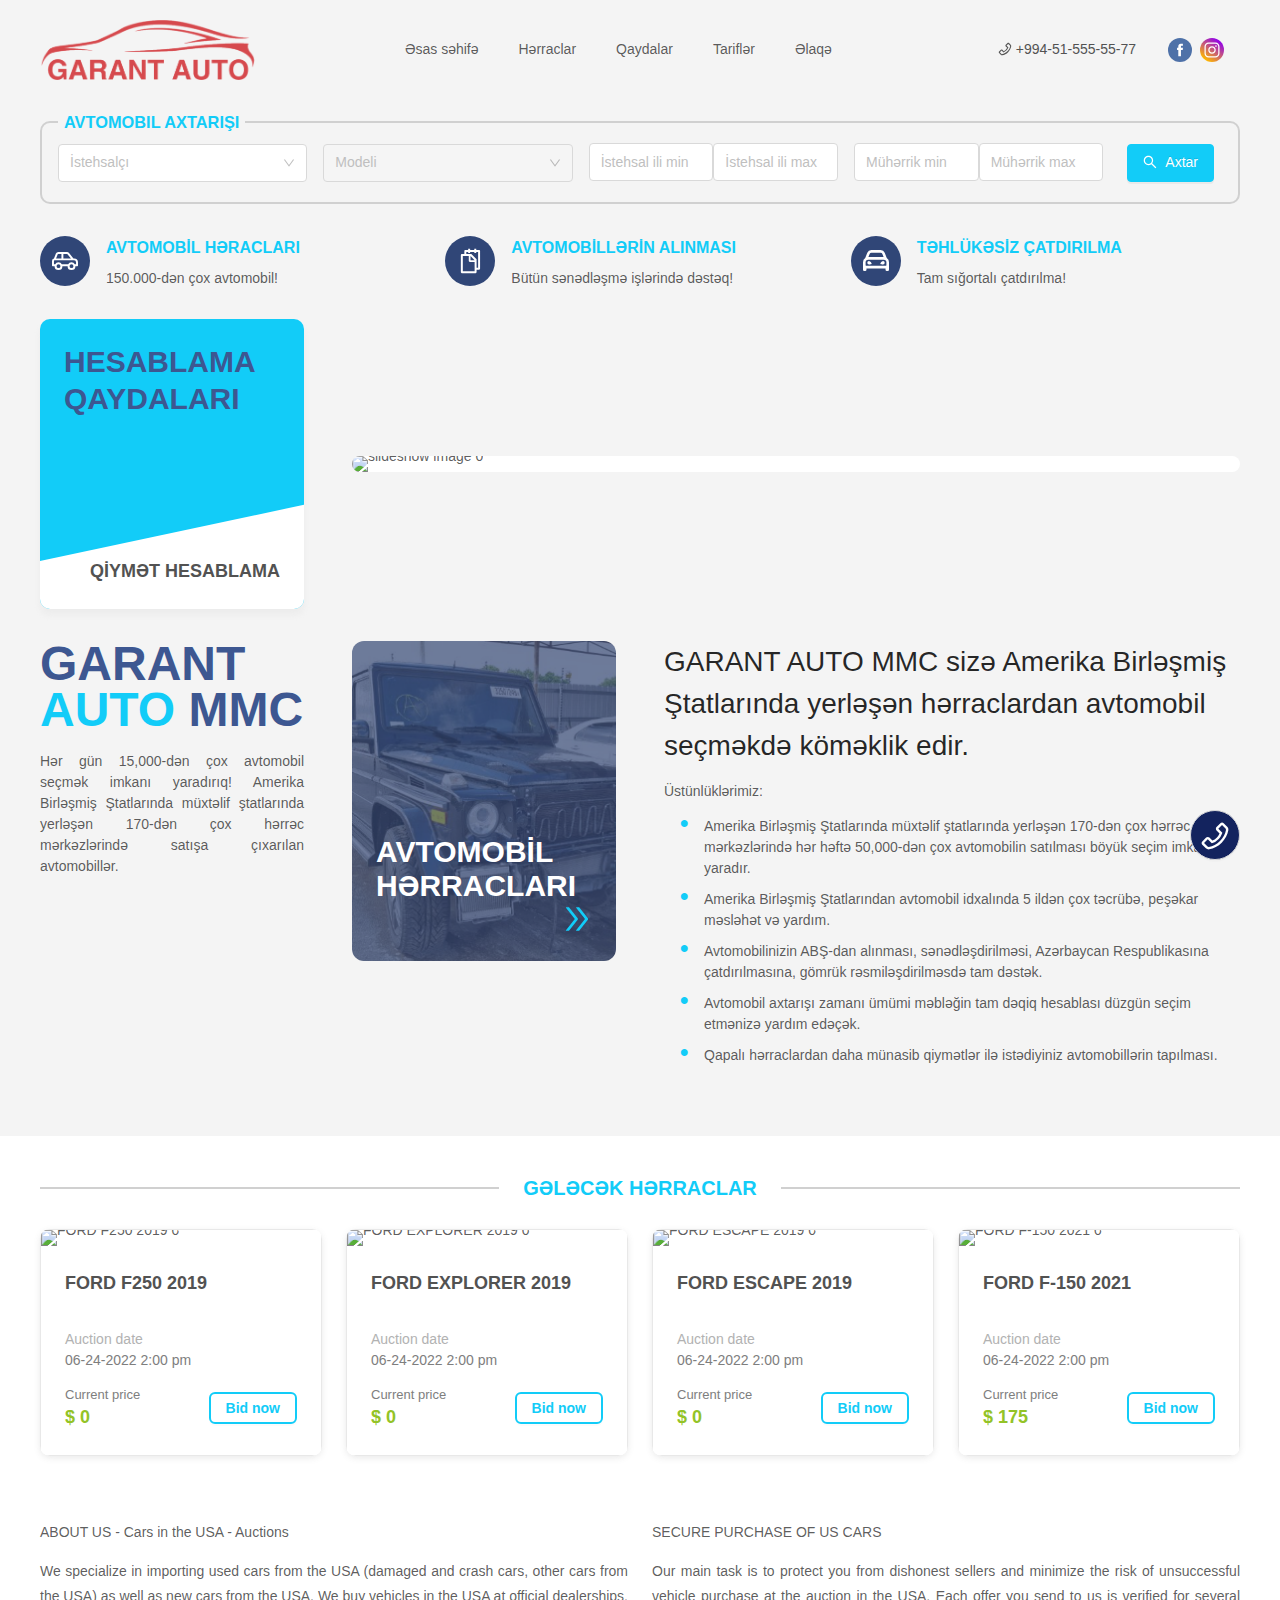
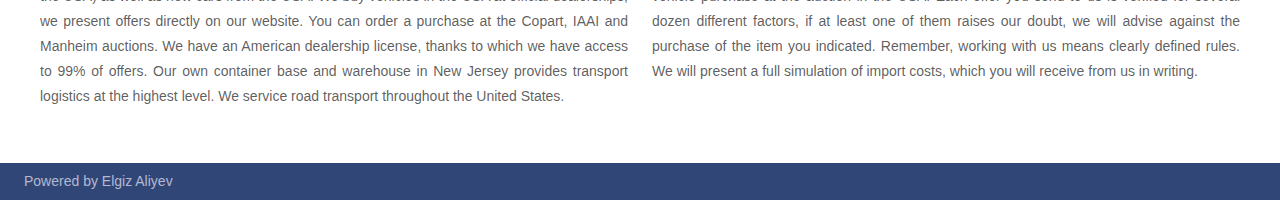
==== index.html @ 6060d651 "first" ====
<!DOCTYPE html>
<html lang="en">

<head>
    <script async="" src="https://connect.facebook.net/en_US/fbevents.js"></script>
    <script async="" src="https://mc.yandex.ru/metrika/tag.js"></script>
    <script type="text/javascript" async="" src="https://www.google-analytics.com/analytics.js"></script>
    <script type="text/javascript" async="" src="https://www.googleadservices.com/pagead/conversion_async.js"></script>
    <script type="text/javascript" async=""
        src="https://www.googletagmanager.com/gtag/js?id=G-5H1HZ3JRLL&amp;l=dataLayer&amp;cx=c"></script>
    <script async="" src="https://www.googletagmanager.com/gtm.js?id=GTM-P6H3M6L"></script>
    <meta charset="utf-8">
    <link rel="stylesheet" type="text/css" href="/Assets/Styles/styles.css">
    <link rel="stylesheet" type="text/css" href="/Assets/Styles/styles.1db572e3.chunk.css">
    <meta name="viewport" content="width=device-width, initial-scale=1">
    <title>ABŞ Hərraclarından avtomobillər | GARANT AUTO</title>
    <meta property="og:type" content="website">
    <meta property="og:title" content="ABŞ Hərraclarından avtomobillər | GARANT AUTO">
    <meta name="description"
        content="The latest website dedicated to vehicles in the USA. Daily updated content and inventory, the ability to search cars in the USA. Just find car you are interested and let us deliver it to you.">
    <meta property="og:description"
        content="The latest website dedicated to vehicles in the USA. Daily updated content and inventory, the ability to search cars in the USA. Just find car you are interested and let us deliver it to you.">
    <meta name="next-head-count" content="19">
    
</head>

<body>
    <div id="__next">
        <section class="layout ant-layout">
            <div class="header_21Hlp">
                
                <nav class="menu_1Qf6p">
                    <div class="menuLogo_256Dy"><a href="/en/"><img class="logo_372Rs" src="/Assets/Icons/logo.png"
                                alt="logo"></a></div><button type="button"
                        class="ant-btn menuMobileButton_3rCdm ant-btn-primary"><i aria-label="icon: align-right"
                            class="anticon anticon-align-right"><svg viewBox="64 64 896 896" focusable="false" class=""
                                data-icon="align-right" width="1em" height="1em" fill="currentColor" aria-hidden="true">
                                <path
                                    d="M904 158H408c-4.4 0-8 3.6-8 8v56c0 4.4 3.6 8 8 8h496c4.4 0 8-3.6 8-8v-56c0-4.4-3.6-8-8-8zm0 424H408c-4.4 0-8 3.6-8 8v56c0 4.4 3.6 8 8 8h496c4.4 0 8-3.6 8-8v-56c0-4.4-3.6-8-8-8zm0 212H120c-4.4 0-8 3.6-8 8v56c0 4.4 3.6 8 8 8h784c4.4 0 8-3.6 8-8v-56c0-4.4-3.6-8-8-8zm0-424H120c-4.4 0-8 3.6-8 8v56c0 4.4 3.6 8 8 8h784c4.4 0 8-3.6 8-8v-56c0-4.4-3.6-8-8-8z">
                                </path>
                            </svg></i></button>
                           
                    <div class="menuContainer_1UwdX">
                        <ul class="ant-menu menu_2MQcD ant-menu-light ant-menu-root ant-menu-horizontal" role="menu">
                            
                            <li class="ant-menu-submenu ant-menu-submenu-horizontal ant-menu-overflowed-submenu"
                                role="menuitem" style="display: none;">
                                <div class="ant-menu-submenu-title" aria-expanded="false" aria-haspopup="true">
                                    <span>···</span><i class="ant-menu-submenu-arrow"></i>
                                </div>
                            </li>
                            <li class="ant-menu-item" role="menuitem"><a href="/en/auctions">Əsas səhifə</a></li>
                            <li class="ant-menu-submenu ant-menu-submenu-horizontal ant-menu-overflowed-submenu"
                                role="menuitem" style="display: none;">
                                <div class="ant-menu-submenu-title" aria-expanded="false" aria-haspopup="true">
                                    <span>···</span><i class="ant-menu-submenu-arrow"></i>
                                </div>
                            </li>
                            <li class="ant-menu-item" role="menuitem"><a href="/en/historical-auctions">Hərraclar</a></li>
                            <li class="ant-menu-submenu ant-menu-submenu-horizontal ant-menu-overflowed-submenu"
                                role="menuitem" style="display: none;">
                                <div class="ant-menu-submenu-title" aria-expanded="false" aria-haspopup="true">
                                    <span>···</span><i class="ant-menu-submenu-arrow"></i>
                                </div>
                            </li>
                            <li class="ant-menu-item" role="menuitem"><a href="/en/p/informations/">Qaydalar</a>
                            </li>
                            <li class="ant-menu-submenu ant-menu-submenu-horizontal ant-menu-overflowed-submenu"
                                role="menuitem" style="display: none;">
                                <div class="ant-menu-submenu-title" aria-expanded="false" aria-haspopup="true">
                                    <span>···</span><i class="ant-menu-submenu-arrow"></i>
                                </div>
                            </li>
                            <li class="ant-menu-item" role="menuitem"><a href="/en/calculator">Tariflər</a></li>
                            <li class="ant-menu-submenu ant-menu-submenu-horizontal ant-menu-overflowed-submenu"
                                role="menuitem" style="display: none;">
                                <div class="ant-menu-submenu-title" aria-expanded="false" aria-haspopup="true">
                                    <span>···</span><i class="ant-menu-submenu-arrow"></i>
                                </div>
                            </li>
                            <li class="ant-menu-item" role="menuitem"><a
                                    href="https://usa-auto-online.com/en/p/contact/">Əlaqə</a></li>
                                    
                            <li class="ant-menu-submenu ant-menu-submenu-horizontal ant-menu-overflowed-submenu"
                                role="menuitem" style="visibility: hidden; position: absolute; display: none;">
                                <div class="ant-menu-submenu-title" aria-expanded="false" aria-haspopup="true">
                                    <span>···</span><i class="ant-menu-submenu-arrow"></i>
                                </div>
                            </li>
                        </ul>
                    </div>
                    <div class="topBarContent_OdVmH">
                        <span><i aria-label="icon: phone"
                                class="anticon anticon-phone icon_2jf32">
                                <svg viewBox="64 64 896 896"
                                    focusable="false" class="" data-icon="phone" width="1em" height="1em"
                                    fill="currentColor" aria-hidden="true">
                                    <path
                                        d="M877.1 238.7L770.6 132.3c-13-13-30.4-20.3-48.8-20.3s-35.8 7.2-48.8 20.3L558.3 246.8c-13 13-20.3 30.5-20.3 48.9 0 18.5 7.2 35.8 20.3 48.9l89.6 89.7a405.46 405.46 0 0 1-86.4 127.3c-36.7 36.9-79.6 66-127.2 86.6l-89.6-89.7c-13-13-30.4-20.3-48.8-20.3a68.2 68.2 0 0 0-48.8 20.3L132.3 673c-13 13-20.3 30.5-20.3 48.9 0 18.5 7.2 35.8 20.3 48.9l106.4 106.4c22.2 22.2 52.8 34.9 84.2 34.9 6.5 0 12.8-.5 19.2-1.6 132.4-21.8 263.8-92.3 369.9-198.3C818 606 888.4 474.6 910.4 342.1c6.3-37.6-6.3-76.3-33.3-103.4zm-37.6 91.5c-19.5 117.9-82.9 235.5-178.4 331s-213 158.9-330.9 178.4c-14.8 2.5-30-2.5-40.8-13.2L184.9 721.9 295.7 611l119.8 120 .9.9 21.6-8a481.29 481.29 0 0 0 285.7-285.8l8-21.6-120.8-120.7 110.8-110.9 104.5 104.5c10.8 10.8 15.8 26 13.3 40.8z">
                                    </path>
                                </svg></i><a href="tel:+994-51-555-55-77">+994-51-555-55-77</a></span><span><a
                                class="socialLink_v1m4R" href="https://www.facebook.com/garantauto.az"
                                target="_blank"><img alt="facebook" src="/Assets/Icons/fb.svg"
                                    class="social_37yR5"></a><a class="socialLink_v1m4R"
                                href="https://www.instagram.com/garantauto.az/" target="_blank"><img alt="instagram"
                                    src="/Assets/Icons/ig.svg" class="social_37yR5"></a></span>
                                </div>
                </nav>
            </div>
            <!-- axtarish bloku -->
            <div class="search_1Op3r">
                <main class="content_3D3fX content_2_CbX ant-layout-content">
                    <div class="filter_2xB80">
                        <h3 class="filterHeading_3JGRD"> Avtomobil  axtarışı</h3>
                        <form class="ant-form ant-form-horizontal form_wfrUU">
                            <div class="ant-row row_3KFdN" style="margin-left: -8px; margin-right: -8px;">
                                <div class="ant-col col_37YRb ant-col-xs-24 ant-col-sm-12 ant-col-md-6"
                                    style="padding-left: 8px; padding-right: 8px;">
                                    <div class="ant-row ant-form-item">
                                        <div class="ant-col ant-form-item-control-wrapper">
                                            <div class="ant-form-item-control"><span class="ant-form-item-children">
                                                    <div
                                                        class="select_1n74j ant-select ant-select-enabled ant-select-allow-clear">
                                                        <div class="ant-select-selection
                ant-select-selection--single" role="combobox" aria-autocomplete="list" aria-haspopup="true"
                                                            aria-controls="597c4efe-94d4-4fe0-ad54-d1c9cf8e58ca"
                                                            aria-expanded="false" tabindex="0">
                                                            <div class="ant-select-selection__rendered">
                                                                <div unselectable="on"
                                                                    class="ant-select-selection__placeholder"
                                                                    style="display: block; user-select: none;">İstehsalçı
                                                                </div>
                                                                <div class="ant-select-search ant-select-search--inline"
                                                                    style="display: none;">
                                                                    <div class="ant-select-search__field__wrap"><input
                                                                            autocomplete="off"
                                                                            class="ant-select-search__field"
                                                                            value=""><span
                                                                            class="ant-select-search__field__mirror">&nbsp;</span>
                                                                    </div>
                                                                </div>
                                                            </div><span class="ant-select-arrow" unselectable="on"
                                                                style="user-select: none;"><i aria-label="icon: down"
                                                                    class="anticon anticon-down ant-select-arrow-icon"><svg
                                                                        viewBox="64 64 896 896" focusable="false"
                                                                        class="" data-icon="down" width="1em"
                                                                        height="1em" fill="currentColor"
                                                                        aria-hidden="true">
                                                                        <path
                                                                            d="M884 256h-75c-5.1 0-9.9 2.5-12.9 6.6L512 654.2 227.9 262.6c-3-4.1-7.8-6.6-12.9-6.6h-75c-6.5 0-10.3 7.4-6.5 12.7l352.6 486.1c12.8 17.6 39 17.6 51.7 0l352.6-486.1c3.9-5.3.1-12.7-6.4-12.7z">
                                                                        </path>
                                                                    </svg></i></span>
                                                        </div>
                                                    </div>
                                                </span></div>
                                        </div>
                                    </div>
                                </div>
                                <div class="ant-col col_37YRb ant-col-xs-24 ant-col-sm-12 ant-col-md-6"
                                    style="padding-left: 8px; padding-right: 8px;">
                                    <div class="ant-row ant-form-item">
                                        <div class="ant-col ant-form-item-control-wrapper">
                                            <div class="ant-form-item-control"><span class="ant-form-item-children">
                                                    <div
                                                        class="select_1n74j ant-select ant-select-disabled ant-select-allow-clear">
                                                        <div class="ant-select-selection
                ant-select-selection--single" role="combobox" aria-autocomplete="list" aria-haspopup="true"
                                                            aria-controls="1c0ca71e-51fb-4803-fdc1-e0556e7ee98c"
                                                            aria-expanded="false" tabindex="-1">
                                                            <div class="ant-select-selection__rendered">
                                                                <div unselectable="on"
                                                                    class="ant-select-selection__placeholder"
                                                                    style="display: block; user-select: none;">Modeli
                                                                </div>
                                                                <div class="ant-select-search ant-select-search--inline"
                                                                    style="display: none;">
                                                                    <div class="ant-select-search__field__wrap"><input
                                                                            autocomplete="off" disabled=""
                                                                            class="ant-select-search__field"
                                                                            value=""><span
                                                                            class="ant-select-search__field__mirror">&nbsp;</span>
                                                                    </div>
                                                                </div>
                                                            </div><span class="ant-select-arrow" unselectable="on"
                                                                style="user-select: none;"><i aria-label="icon: down"
                                                                    class="anticon anticon-down ant-select-arrow-icon"><svg
                                                                        viewBox="64 64 896 896" focusable="false"
                                                                        class="" data-icon="down" width="1em"
                                                                        height="1em" fill="currentColor"
                                                                        aria-hidden="true">
                                                                        <path
                                                                            d="M884 256h-75c-5.1 0-9.9 2.5-12.9 6.6L512 654.2 227.9 262.6c-3-4.1-7.8-6.6-12.9-6.6h-75c-6.5 0-10.3 7.4-6.5 12.7l352.6 486.1c12.8 17.6 39 17.6 51.7 0l352.6-486.1c3.9-5.3.1-12.7-6.4-12.7z">
                                                                        </path>
                                                                    </svg></i></span>
                                                        </div>
                                                    </div>
                                                </span></div>
                                        </div>
                                    </div>
                                </div>
                                <div class="ant-col col_37YRb ant-col-xs-24 ant-col-sm-12 ant-col-md-6"
                                    style="padding-left: 8px; padding-right: 8px;">
                                    <div class="ant-row ant-form-item yearField_1UjE_">
                                        <div class="ant-col ant-form-item-control-wrapper">
                                            <div class="ant-form-item-control"><span
                                                    class="ant-form-item-children">
                                                    <input name="MinVehicleYear"
                                                    placeholder="İstehsal ili min" type="text" class="ant-input"
                                                    value=""><input name="MinVehicleYear"
                                                        placeholder="İstehsal ili max" type="text" class="ant-input"
                                                        value=""></span></div>
                                        </div>
                                    </div>
                                </div>
                                <div class="ant-col col_37YRb ant-col-xs-24 ant-col-sm-12 ant-col-md-6"
                                    style="padding-left: 8px; padding-right: 8px;">
                                    <div class="ant-row ant-form-item yearField_1UjE_">
                                        <div class="ant-col ant-form-item-control-wrapper">
                                            <div class="ant-form-item-control"><span
                                                    class="ant-form-item-children"><input name="MinVolume"
                                                        placeholder="Mühərrik min" type="text" class="ant-input"
                                                        value=""><input name="MaxVolume"
                                                        placeholder="Mühərrik max" type="text" class="ant-input"
                                                        value=""></span></div>
                                        </div>
                                    </div>
                                </div>
                            </div>
                            <div class="buttonItem_36Q8v"><button type="button"
                                    class="ant-btn button_AktZ2 ant-btn-primary"><i aria-label="icon: search"
                                        class="anticon anticon-search"><svg viewBox="64 64 896 896" focusable="false"
                                            class="" data-icon="search" width="1em" height="1em" fill="currentColor"
                                            aria-hidden="true">
                                            <path
                                                d="M909.6 854.5L649.9 594.8C690.2 542.7 712 479 712 412c0-80.2-31.3-155.4-87.9-212.1-56.6-56.7-132-87.9-212.1-87.9s-155.5 31.3-212.1 87.9C143.2 256.5 112 331.8 112 412c0 80.1 31.3 155.5 87.9 212.1C256.5 680.8 331.8 712 412 712c67 0 130.6-21.8 182.7-62l259.7 259.6a8.2 8.2 0 0 0 11.6 0l43.6-43.5a8.2 8.2 0 0 0 0-11.6zM570.4 570.4C528 612.7 471.8 636 412 636s-116-23.3-158.4-65.6C211.3 528 188 471.8 188 412s23.3-116.1 65.6-158.4C296 211.3 352.2 188 412 188s116.1 23.2 158.4 65.6S636 352.2 636 412s-23.3 116.1-65.6 158.4z">
                                            </path>
                                        </svg></i><span>Axtar</span></button></div>
                        </form>
                    </div>
                </main>
            </div>
            <!-- 3eded sekil melumat bloku -->
            <div class="grey_3v_Iy">
                <main class="content_3D3fX ant-layout-content">
                    <div class="ant-row features_2tM5e" style="margin-left: -8px; margin-right: -8px;">
                        <div class="ant-col feature_2mxS1 ant-col-sm-24 ant-col-md-8"
                            style="padding-left: 8px; padding-right: 8px;">
                            <div class="icon_t9keL"><img src="/Assets/Icons/car-side.svg" class="img_2f_Zp"></div>
                            <div>
                                <h2 class="heading_w7rg9">AVTOMOBİL HƏRACLARI</h2>
                                <p>150.000-dən çox avtomobil!</p>
                            </div>
                        </div>
                        <div class="ant-col feature_2mxS1 ant-col-sm-24 ant-col-md-8"
                            style="padding-left: 8px; padding-right: 8px;">
                            <div class="icon_t9keL"><img src="/Assets/Icons/doc.svg" class="img_2f_Zp"></div>
                            <div>
                                <h2 class="heading_w7rg9">AVTOMOBİLLƏRİN ALINMASI</h2>
                                <p>Bütün sənədləşmə işlərində dəstəq!</p>
                            </div>
                        </div>
                        <div class="ant-col feature_2mxS1 ant-col-sm-24 ant-col-md-8"
                            style="padding-left: 8px; padding-right: 8px;">
                            <div class="icon_t9keL"><img src="/Assets/Icons/car.svg" class="img_2f_Zp"></div>
                            <div>
                                <h2 class="heading_w7rg9">TƏHLÜKƏSİZ ÇATDIRILMA</h2>
                                <p>Tam sığortalı çatdırılma!</p>
                            </div>
                        </div>
                    </div>
<!-- hesablama ve slider -->
                    <div class="ant-row-flex galleryRow_1WYaI" style="margin-left: -24px; margin-right: -24px;">
                        <div class="ant-col calculatorCol_x-aLt" style="padding-left: 24px; padding-right: 24px;"><a
                                href="/en/calculator">
                                <div class="calculator_3Wjri"><span class="calculatorTop_1Tugk">HESABLAMA QAYDALARI</span><span class="calculatorBottom_27PvO">QİYMƏT
                                        HESABLAMA</span><span class="stripeBottom_1NE95"></span></div>
                            </a></div>

                            <!-- slider -->
                        <div class="ant-col galleryCol_312wz" style="padding-left: 24px; padding-right: 24px;">
                            <div class="gallery_9mNCr">
                                <div class="image-gallery " aria-live="polite">
                                    <div class="image-gallery-content">
                                        <div class="image-gallery-slide-wrapper bottom "><span><button type="button"
                                                    class="image-gallery-left-nav"
                                                    aria-label="Previous Slide"></button>
                                                    <button type="button"
                                                    class="image-gallery-right-nav"
                                                    aria-label="Next Slide"></button>
                                                </span>
                                            <div class="image-gallery-swipe">
                                                <div class="image-gallery-slides">
                                                    <div class="image-gallery-slide center"
                                                        style="transform: translate3d(0%, 0px, 0px); transition: all 450ms ease-out 0s;">
                                                        <img src="https://usaautoonline.azurewebsites.net/media/1006/auta-z-usa-slider-1.jpg"
                                                            alt="slideshow image 0">
                                                    </div>
                                                    <div class="image-gallery-slide right"
                                                        style="transform: translate3d(100%, 0px, 0px); transition: all 450ms ease-out 0s;">
                                                        <img src="https://usaautoonline.azurewebsites.net/media/1006/auta-z-usa-slider-1.jpg"
                                                            alt="slideshow image 1">
                                                    </div>
                                                </div>
                                            </div>
                                        </div>
                                    </div>
                                </div>
                            </div>
                        </div>
                    </div>
<!-- melumat hissesi -->
                    <div class="ant-row-flex pitch_1f3_N" style="margin-left: -24px; margin-right: -24px;">
                        <div class="ant-col ant-col-xs-24 ant-col-md-12 ant-col-lg-6"
                            style="padding-left: 24px; padding-right: 24px;">
                            <div class="logo_vzqlg">GARANT<span class="logoMiddle_HHXHA"> AUTO </span>MMC</div>
                            <div>
                                <p style="text-align: justify;">
                                    Hər gün 15,000-dən çox avtomobil seçmək imkanı yaradırıq!
                                    Amerika Birləşmiş Ştatlarında müxtəlif ştatlarında yerləşən 170-dən çox hərrəc mərkəzlərində satışa çıxarılan avtomobillər.
                                   </p>
                            </div>
                        </div>
                        <div class="ant-col ant-col-xs-24 ant-col-md-12 ant-col-lg-6"
                            style="padding-left: 24px; padding-right: 24px;"><a class="auctionsCover_aKbsT"
                                href="/en/auctions">
                                <div class="auctionsCoverText_bT7fK">AVTOMOBİL HƏRRACLARI<span
                                        class="auctionsCoverArrows_-myb3"><i aria-label="icon: double-right"
                                            class="anticon anticon-double-right"><svg viewBox="64 64 896 896"
                                                focusable="false" class="" data-icon="double-right" width="1em"
                                                height="1em" fill="currentColor" aria-hidden="true">
                                                <path
                                                    d="M533.2 492.3L277.9 166.1c-3-3.9-7.7-6.1-12.6-6.1H188c-6.7 0-10.4 7.7-6.3 12.9L447.1 512 181.7 851.1A7.98 7.98 0 0 0 188 864h77.3c4.9 0 9.6-2.3 12.6-6.1l255.3-326.1c9.1-11.7 9.1-27.9 0-39.5zm304 0L581.9 166.1c-3-3.9-7.7-6.1-12.6-6.1H492c-6.7 0-10.4 7.7-6.3 12.9L751.1 512 485.7 851.1A7.98 7.98 0 0 0 492 864h77.3c4.9 0 9.6-2.3 12.6-6.1l255.3-326.1c9.1-11.7 9.1-27.9 0-39.5z">
                                                </path>
                                            </svg></i></span></div>
                            </a></div>
                        <div class="ant-col rightTopSection_1TT_g ant-col-xs-24 ant-col-lg-12"
                            style="padding-left: 24px; padding-right: 24px;">
                            <h1 class="text-pro1"><span class="heading">GARANT AUTO MMC sizə Amerika Birləşmiş Ştatlarında yerləşən hərraclardan avtomobil seçməkdə köməklik edir.</span></h1>
                            <p>Üstünlüklərimiz:</p>
                            <ul>
                                <li>Amerika Birləşmiş Ştatlarında müxtəlif ştatlarında yerləşən 170-dən çox hərrəc 
                                    mərkəzlərində hər həftə 50,000-dən çox avtomobilin satılması böyük seçim imkanı yaradır.
                                   </li>
                                <li>Amerika Birləşmiş Ştatlarından avtomobil idxalında 5 ildən çox təcrübə, peşəkar məsləhət və yardım.
                                    
                                    </li>
                                <li>Avtomobilinizin ABŞ-dan alınması, sənədləşdirilməsi, Azərbaycan Respublikasına çatdırılmasına, 
                                    gömrük rəsmiləşdirilməsdə tam dəstək.
                                </li>
                                <li>Avtomobil axtarışı zamanı ümümi məbləğin tam dəqiq hesablası düzgün seçim etmənizə yardım edəçək.</li>
                                <li>Qapalı hərraclardan daha münasib qiymətlər ilə istədiyiniz avtomobillərin tapılması.</li>
                            </ul>
                        </div>
                    </div>
                </main>
            </div>
            
            <!-- gelecek avtomobiller bloku -->
            <main class="content_3D3fX bottomContent_Hb0n2 ant-layout-content">
                <div class="container_3hrqJ">
                    <div class="heading_RcENU">
                        <h3 class="headingText_2Vf5p bigHeading_39WGS">GƏLƏCƏK HƏRRACLAR</h3>
                    </div>
                    <div class="ant-row-flex auctions_1usvo" style="margin-left: -12px; margin-right: -12px;">
                        <div class="ant-col ant-col-xs-24 ant-col-sm-12 ant-col-md-8 ant-col-lg-6"
                            style="padding-left: 12px; padding-right: 12px;">
                            <div class="card_1VHzY">
                                <div class="ant-card ant-card-bordered">
                                    <div class="ant-card-cover">
                                        <div class="image-gallery gallery_2jdcX responsive-gallery " aria-live="polite">
                                            <div class="image-gallery-content">
                                                <div class="image-gallery-slide-wrapper bottom "><span><button
                                                            type="button" class="image-gallery-left-nav" disabled=""
                                                            aria-label="Previous Slide"></button><button type="button"
                                                            class="image-gallery-right-nav"
                                                            aria-label="Next Slide"></button></span>
                                                    <div class="image-gallery-swipe">
                                                        <div class="image-gallery-slides">
                                                            <div class="image-gallery-slide center"
                                                                style="transform: translate3d(0%, 0px, 0px);">
                                                                <div class="image-gallery-image"><img
                                                                        src="https://cs.copart.com/v1/AUTH_svc.pdoc00001/LPP327/3c2dfe143e8147f8a4599461dde25c0c_ful.jpg   "
                                                                        alt="FORD F250 2019 0"></div>
                                                            </div>
                                                            <div class="image-gallery-slide right"
                                                                style="transform: translate3d(100%, 0px, 0px);">
                                                                <div class="image-gallery-image"><img
                                                                        src="https://cs.copart.com/v1/AUTH_svc.pdoc00001/LPP328/7518db0e77a34d158651d89fadd04770_ful.jpg   "
                                                                        alt="FORD F250 2019 1"></div>
                                                            </div>
                                                            <div class="image-gallery-slide"
                                                                style="transform: translate3d(200%, 0px, 0px);">
                                                                <div style="height: 100%;"></div>
                                                            </div>
                                                            <div class="image-gallery-slide"
                                                                style="transform: translate3d(300%, 0px, 0px);">
                                                                <div style="height: 100%;"></div>
                                                            </div>
                                                            <div class="image-gallery-slide"
                                                                style="transform: translate3d(400%, 0px, 0px);">
                                                                <div style="height: 100%;"></div>
                                                            </div>
                                                            <div class="image-gallery-slide"
                                                                style="transform: translate3d(500%, 0px, 0px);">
                                                                <div style="height: 100%;"></div>
                                                            </div>
                                                            <div class="image-gallery-slide"
                                                                style="transform: translate3d(600%, 0px, 0px);">
                                                                <div style="height: 100%;"></div>
                                                            </div>
                                                            <div class="image-gallery-slide"
                                                                style="transform: translate3d(700%, 0px, 0px);">
                                                                <div style="height: 100%;"></div>
                                                            </div>
                                                            <div class="image-gallery-slide"
                                                                style="transform: translate3d(800%, 0px, 0px);">
                                                                <div style="height: 100%;"></div>
                                                            </div>
                                                            <div class="image-gallery-slide"
                                                                style="transform: translate3d(900%, 0px, 0px);">
                                                                <div style="height: 100%;"></div>
                                                            </div>
                                                        </div>
                                                    </div>
                                                </div>
                                            </div>
                                        </div>
                                    </div>
                                    <div class="ant-card-body"><a class="link_1r_eF"
                                            href="/en/auction/46152202-FORD-F250">
                                            <h2 class="title_3h5xA">FORD F250 2019</h2>
                                            <p class="date_3quNs">Auction date<span class="value_3cLDI"><span>06-24-2022
                                                        2:00 pm</span></span></p>
                                            <div class="bottomRow_Q2LQv">
                                                <div class="heading_qZZme">Current price<div class="price_1Xvd_">$ 0
                                                    </div>
                                                </div><button type="button"
                                                    class="ant-btn button_18CGf bid_ZL9xl"><span>Bid now</span></button>
                                            </div>
                                        </a></div>
                                </div>
                            </div>
                        </div>
                        <div class="ant-col ant-col-xs-24 ant-col-sm-12 ant-col-md-8 ant-col-lg-6"
                            style="padding-left: 12px; padding-right: 12px;">
                            <div class="card_1VHzY">
                                <div class="ant-card ant-card-bordered">
                                    <div class="ant-card-cover">
                                        <div class="image-gallery gallery_2jdcX responsive-gallery " aria-live="polite">
                                            <div class="image-gallery-content">
                                                <div class="image-gallery-slide-wrapper bottom "><span><button
                                                            type="button" class="image-gallery-left-nav" disabled=""
                                                            aria-label="Previous Slide"></button><button type="button"
                                                            class="image-gallery-right-nav"
                                                            aria-label="Next Slide"></button></span>
                                                    <div class="image-gallery-swipe">
                                                        <div class="image-gallery-slides">
                                                            <div class="image-gallery-slide center"
                                                                style="transform: translate3d(0%, 0px, 0px);">
                                                                <div class="image-gallery-image"><img
                                                                        src="https://cs.copart.com/v1/AUTH_svc.pdoc00001/LPP331/75efad0879a741efb5e3527adaee1cde_ful.jpg   "
                                                                        alt="FORD EXPLORER 2019 0"></div>
                                                            </div>
                                                            <div class="image-gallery-slide right"
                                                                style="transform: translate3d(100%, 0px, 0px);">
                                                                <div class="image-gallery-image"><img
                                                                        src="https://cs.copart.com/v1/AUTH_svc.pdoc00001/LPP331/abe487329c704591b6e2dfc2461b20f0_ful.jpg   "
                                                                        alt="FORD EXPLORER 2019 1"></div>
                                                            </div>
                                                            <div class="image-gallery-slide"
                                                                style="transform: translate3d(200%, 0px, 0px);">
                                                                <div style="height: 100%;"></div>
                                                            </div>
                                                            <div class="image-gallery-slide"
                                                                style="transform: translate3d(300%, 0px, 0px);">
                                                                <div style="height: 100%;"></div>
                                                            </div>
                                                            <div class="image-gallery-slide"
                                                                style="transform: translate3d(400%, 0px, 0px);">
                                                                <div style="height: 100%;"></div>
                                                            </div>
                                                            <div class="image-gallery-slide"
                                                                style="transform: translate3d(500%, 0px, 0px);">
                                                                <div style="height: 100%;"></div>
                                                            </div>
                                                            <div class="image-gallery-slide"
                                                                style="transform: translate3d(600%, 0px, 0px);">
                                                                <div style="height: 100%;"></div>
                                                            </div>
                                                            <div class="image-gallery-slide"
                                                                style="transform: translate3d(700%, 0px, 0px);">
                                                                <div style="height: 100%;"></div>
                                                            </div>
                                                            <div class="image-gallery-slide"
                                                                style="transform: translate3d(800%, 0px, 0px);">
                                                                <div style="height: 100%;"></div>
                                                            </div>
                                                            <div class="image-gallery-slide"
                                                                style="transform: translate3d(900%, 0px, 0px);">
                                                                <div style="height: 100%;"></div>
                                                            </div>
                                                        </div>
                                                    </div>
                                                </div>
                                            </div>
                                        </div>
                                    </div>
                                    <div class="ant-card-body"><a class="link_1r_eF"
                                            href="/en/auction/46534292-FORD-EXPLORER">
                                            <h2 class="title_3h5xA">FORD EXPLORER 2019</h2>
                                            <p class="date_3quNs">Auction date<span class="value_3cLDI"><span>06-24-2022
                                                        2:00 pm</span></span></p>
                                            <div class="bottomRow_Q2LQv">
                                                <div class="heading_qZZme">Current price<div class="price_1Xvd_">$ 0
                                                    </div>
                                                </div><button type="button"
                                                    class="ant-btn button_18CGf bid_ZL9xl"><span>Bid now</span></button>
                                            </div>
                                        </a></div>
                                </div>
                            </div>
                        </div>
                        <div class="ant-col ant-col-xs-24 ant-col-sm-12 ant-col-md-8 ant-col-lg-6"
                            style="padding-left: 12px; padding-right: 12px;">
                            <div class="card_1VHzY">
                                <div class="ant-card ant-card-bordered">
                                    <div class="ant-card-cover">
                                        <div class="image-gallery gallery_2jdcX responsive-gallery " aria-live="polite">
                                            <div class="image-gallery-content">
                                                <div class="image-gallery-slide-wrapper bottom "><span><button
                                                            type="button" class="image-gallery-left-nav" disabled=""
                                                            aria-label="Previous Slide"></button><button type="button"
                                                            class="image-gallery-right-nav"
                                                            aria-label="Next Slide"></button></span>
                                                    <div class="image-gallery-swipe">
                                                        <div class="image-gallery-slides">
                                                            <div class="image-gallery-slide center"
                                                                style="transform: translate3d(0%, 0px, 0px);">
                                                                <div class="image-gallery-image"><img
                                                                        src="https://cs.copart.com/v1/AUTH_svc.pdoc00001/LPP330/0bd255703ca546d3b928e69446991c49_ful.jpg   "
                                                                        alt="FORD ESCAPE 2019 0"></div>
                                                            </div>
                                                            <div class="image-gallery-slide right"
                                                                style="transform: translate3d(100%, 0px, 0px);">
                                                                <div class="image-gallery-image"><img
                                                                        src="https://cs.copart.com/v1/AUTH_svc.pdoc00001/LPP330/f7b2f82688244214a1a55b2ff0826a6b_ful.jpg   "
                                                                        alt="FORD ESCAPE 2019 1"></div>
                                                            </div>
                                                            <div class="image-gallery-slide"
                                                                style="transform: translate3d(200%, 0px, 0px);">
                                                                <div style="height: 100%;"></div>
                                                            </div>
                                                            <div class="image-gallery-slide"
                                                                style="transform: translate3d(300%, 0px, 0px);">
                                                                <div style="height: 100%;"></div>
                                                            </div>
                                                            <div class="image-gallery-slide"
                                                                style="transform: translate3d(400%, 0px, 0px);">
                                                                <div style="height: 100%;"></div>
                                                            </div>
                                                            <div class="image-gallery-slide"
                                                                style="transform: translate3d(500%, 0px, 0px);">
                                                                <div style="height: 100%;"></div>
                                                            </div>
                                                            <div class="image-gallery-slide"
                                                                style="transform: translate3d(600%, 0px, 0px);">
                                                                <div style="height: 100%;"></div>
                                                            </div>
                                                            <div class="image-gallery-slide"
                                                                style="transform: translate3d(700%, 0px, 0px);">
                                                                <div style="height: 100%;"></div>
                                                            </div>
                                                            <div class="image-gallery-slide"
                                                                style="transform: translate3d(800%, 0px, 0px);">
                                                                <div style="height: 100%;"></div>
                                                            </div>
                                                            <div class="image-gallery-slide"
                                                                style="transform: translate3d(900%, 0px, 0px);">
                                                                <div style="height: 100%;"></div>
                                                            </div>
                                                        </div>
                                                    </div>
                                                </div>
                                            </div>
                                        </div>
                                    </div>
                                    <div class="ant-card-body"><a class="link_1r_eF"
                                            href="/en/auction/46612332-FORD-ESCAPE">
                                            <h2 class="title_3h5xA">FORD ESCAPE 2019</h2>
                                            <p class="date_3quNs">Auction date<span class="value_3cLDI"><span>06-24-2022
                                                        2:00 pm</span></span></p>
                                            <div class="bottomRow_Q2LQv">
                                                <div class="heading_qZZme">Current price<div class="price_1Xvd_">$ 0
                                                    </div>
                                                </div><button type="button"
                                                    class="ant-btn button_18CGf bid_ZL9xl"><span>Bid now</span></button>
                                            </div>
                                        </a></div>
                                </div>
                            </div>
                        </div>
                        <div class="ant-col ant-col-xs-24 ant-col-sm-12 ant-col-md-8 ant-col-lg-6"
                            style="padding-left: 12px; padding-right: 12px;">
                            <div class="card_1VHzY">
                                <div class="ant-card ant-card-bordered">
                                    <div class="ant-card-cover">
                                        <div class="image-gallery gallery_2jdcX responsive-gallery " aria-live="polite">
                                            <div class="image-gallery-content">
                                                <div class="image-gallery-slide-wrapper bottom "><span><button
                                                            type="button" class="image-gallery-left-nav" disabled=""
                                                            aria-label="Previous Slide"></button><button type="button"
                                                            class="image-gallery-right-nav"
                                                            aria-label="Next Slide"></button></span>
                                                    <div class="image-gallery-swipe">
                                                        <div class="image-gallery-slides">
                                                            <div class="image-gallery-slide center"
                                                                style="transform: translate3d(0%, 0px, 0px);">
                                                                <div class="image-gallery-image"><img
                                                                        src="https://cs.copart.com/v1/AUTH_svc.pdoc00001/LPP332/7c1bc864feac401baf0eb0061f696ea8_ful.jpg   "
                                                                        alt="FORD F-150 2021 0"></div>
                                                            </div>
                                                            <div class="image-gallery-slide right"
                                                                style="transform: translate3d(100%, 0px, 0px);">
                                                                <div class="image-gallery-image"><img
                                                                        src="https://cs.copart.com/v1/AUTH_svc.pdoc00001/LPP332/0ca45f46d80d4e2d80f886faf2453807_ful.jpg   "
                                                                        alt="FORD F-150 2021 1"></div>
                                                            </div>
                                                            <div class="image-gallery-slide"
                                                                style="transform: translate3d(200%, 0px, 0px);">
                                                                <div style="height: 100%;"></div>
                                                            </div>
                                                            <div class="image-gallery-slide"
                                                                style="transform: translate3d(300%, 0px, 0px);">
                                                                <div style="height: 100%;"></div>
                                                            </div>
                                                            <div class="image-gallery-slide"
                                                                style="transform: translate3d(400%, 0px, 0px);">
                                                                <div style="height: 100%;"></div>
                                                            </div>
                                                            <div class="image-gallery-slide"
                                                                style="transform: translate3d(500%, 0px, 0px);">
                                                                <div style="height: 100%;"></div>
                                                            </div>
                                                            <div class="image-gallery-slide"
                                                                style="transform: translate3d(600%, 0px, 0px);">
                                                                <div style="height: 100%;"></div>
                                                            </div>
                                                            <div class="image-gallery-slide"
                                                                style="transform: translate3d(700%, 0px, 0px);">
                                                                <div style="height: 100%;"></div>
                                                            </div>
                                                            <div class="image-gallery-slide"
                                                                style="transform: translate3d(800%, 0px, 0px);">
                                                                <div style="height: 100%;"></div>
                                                            </div>
                                                            <div class="image-gallery-slide"
                                                                style="transform: translate3d(900%, 0px, 0px);">
                                                                <div style="height: 100%;"></div>
                                                            </div>
                                                        </div>
                                                    </div>
                                                </div>
                                            </div>
                                        </div>
                                    </div>
                                    <div class="ant-card-body"><a class="link_1r_eF"
                                            href="/en/auction/46711472-FORD-F-150">
                                            <h2 class="title_3h5xA">FORD F-150 2021</h2>
                                            <p class="date_3quNs">Auction date<span class="value_3cLDI"><span>06-24-2022
                                                        2:00 pm</span></span></p>
                                            <div class="bottomRow_Q2LQv">
                                                <div class="heading_qZZme">Current price<div class="price_1Xvd_">$ 175
                                                    </div>
                                                </div><button type="button"
                                                    class="ant-btn button_18CGf bid_ZL9xl"><span>Bid now</span></button>
                                            </div>
                                        </a></div>
                                </div>
                            </div>
                        </div>
                    </div>
                </div>


                <div class="ant-row" style="margin-left: -12px; margin-right: -12px;">
                    <div class="ant-col ant-col-sm-24 ant-col-md-12" style="padding-left: 12px; padding-right: 12px;">
                        <p><span class="heading">ABOUT US - Cars in the USA - Auctions</span></p>
                        <p style="text-align: justify;">We specialize in importing used cars from the USA (damaged and
                            crash cars, other cars from the USA) as well as new cars from the USA. We buy vehicles in
                            the USA at official dealerships, we present offers directly on our website. You can order a
                            purchase at the Copart, IAAI and Manheim auctions. We have an American dealership license,
                            thanks to which we have access to 99% of offers. Our own container base and warehouse in New
                            Jersey provides transport logistics at the highest level. We service road transport
                            throughout the United States.</p>
                    </div>
                    <div class="ant-col ant-col-sm-24 ant-col-md-12" style="padding-left: 12px; padding-right: 12px;">
                        <p><span class="heading">SECURE PURCHASE OF US CARS</span></p>
                        <p style="text-align: justify;">Our main task is to protect you from dishonest sellers and
                            minimize the risk of unsuccessful vehicle purchase at the auction in the USA. Each offer you
                            send to us is verified for several dozen different factors, if at least one of them raises
                            our doubt, we will advise against the purchase of the item you indicated. Remember, working
                            with us means clearly defined rules. We will present a full simulation of import costs,
                            which you will receive from us in writing.</p>
                    </div>
                </div>
            </main>
            <!-- footer -->
                <div class="footer_1tSBb">
               
                <div class="bottomContainer_2AMqw">
                    <div class="footnote_2Sm0T">Powered by Elgiz Aliyev</div>
                </div>
            </div>
            <div><button type="button" class="ant-btn fab_3kAIs ant-btn-circle ant-btn-icon-only"><i
                        aria-label="icon: phone" class="anticon anticon-phone"><svg viewBox="64 64 896 896"
                            focusable="false" class="" data-icon="phone" width="1em" height="1em" fill="currentColor"
                            aria-hidden="true">
                            <path
                                d="M877.1 238.7L770.6 132.3c-13-13-30.4-20.3-48.8-20.3s-35.8 7.2-48.8 20.3L558.3 246.8c-13 13-20.3 30.5-20.3 48.9 0 18.5 7.2 35.8 20.3 48.9l89.6 89.7a405.46 405.46 0 0 1-86.4 127.3c-36.7 36.9-79.6 66-127.2 86.6l-89.6-89.7c-13-13-30.4-20.3-48.8-20.3a68.2 68.2 0 0 0-48.8 20.3L132.3 673c-13 13-20.3 30.5-20.3 48.9 0 18.5 7.2 35.8 20.3 48.9l106.4 106.4c22.2 22.2 52.8 34.9 84.2 34.9 6.5 0 12.8-.5 19.2-1.6 132.4-21.8 263.8-92.3 369.9-198.3C818 606 888.4 474.6 910.4 342.1c6.3-37.6-6.3-76.3-33.3-103.4zm-37.6 91.5c-19.5 117.9-82.9 235.5-178.4 331s-213 158.9-330.9 178.4c-14.8 2.5-30-2.5-40.8-13.2L184.9 721.9 295.7 611l119.8 120 .9.9 21.6-8a481.29 481.29 0 0 0 285.7-285.8l8-21.6-120.8-120.7 110.8-110.9 104.5 104.5c10.8 10.8 15.8 26 13.3 40.8z">
                            </path>
                        </svg></i></button></div>
        </section>
    </div>
</body>

</html>
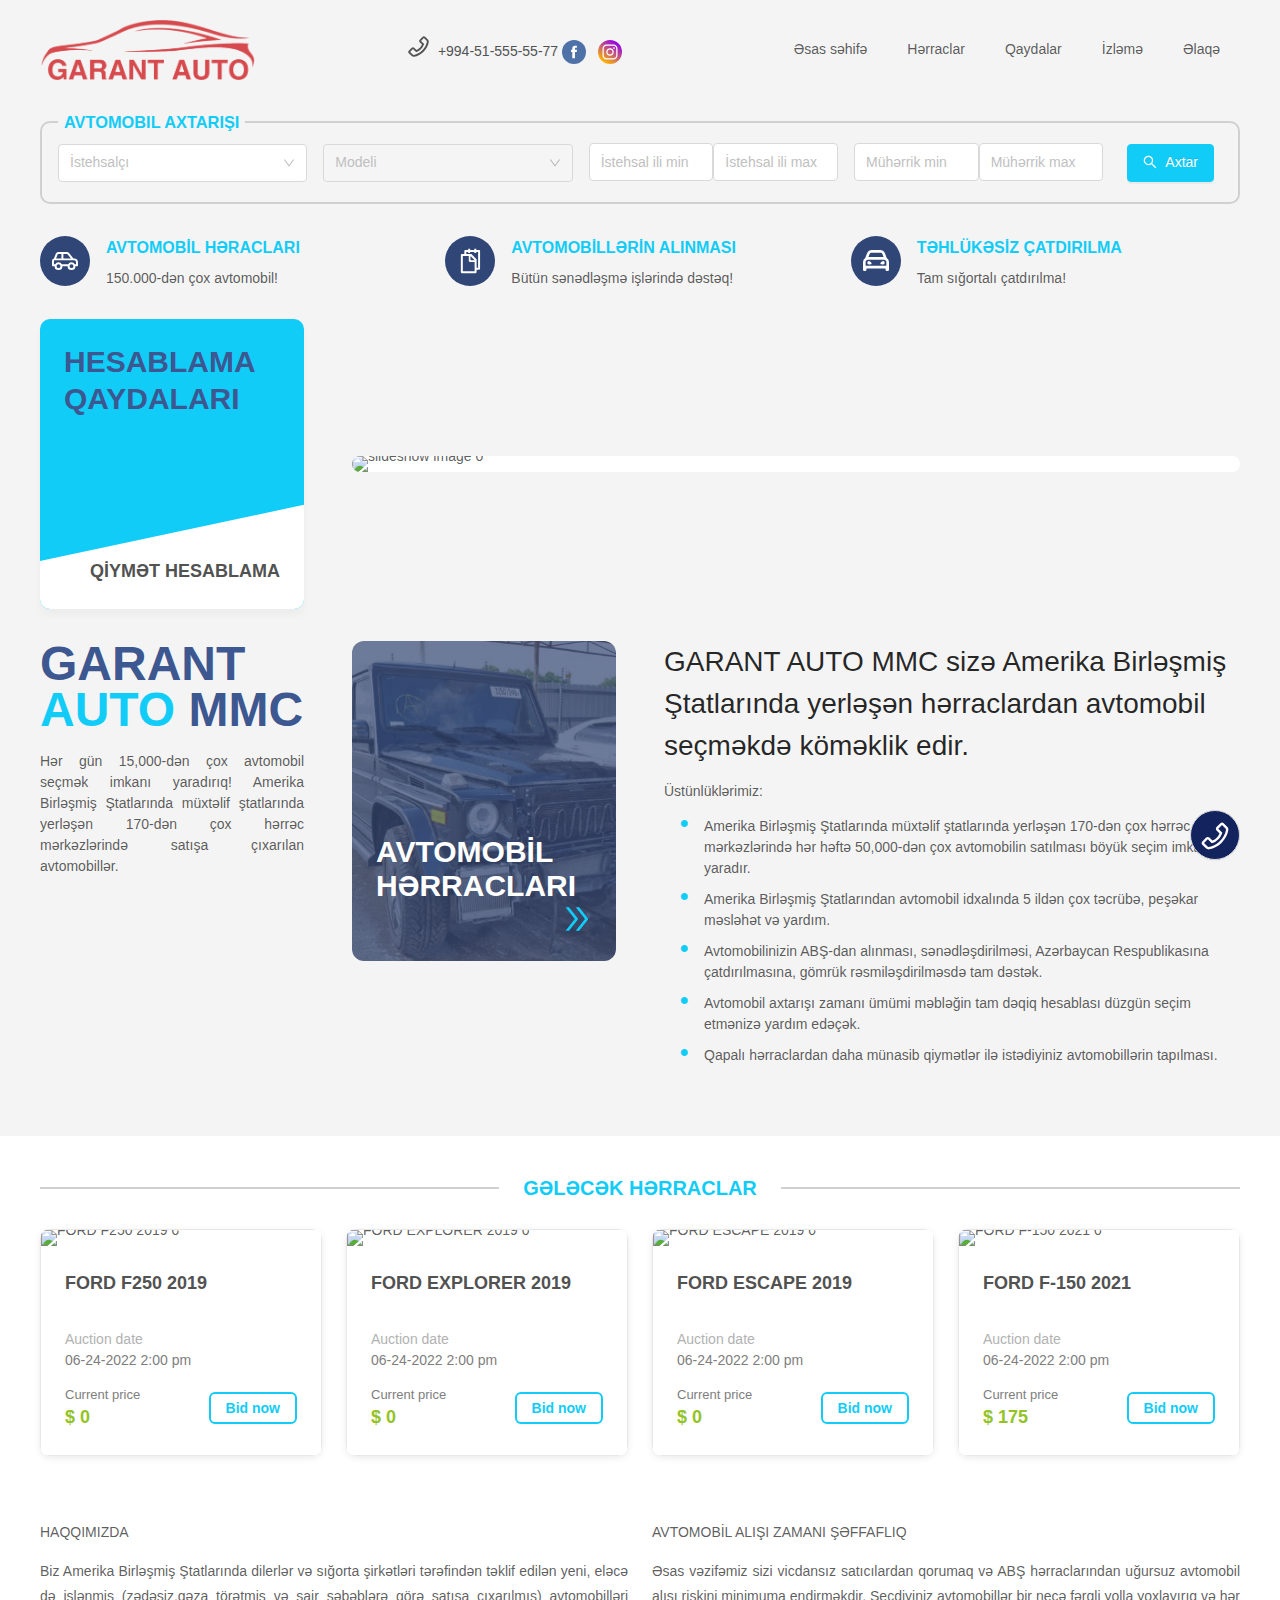
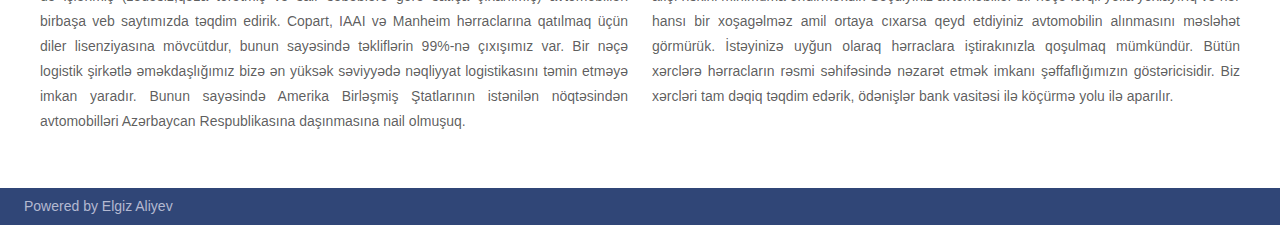
==== commit 47d162ae: "Update index.html" ====
--- a/index.html
+++ b/index.html
@@ -21,17 +21,41 @@
     <meta property="og:description"
         content="The latest website dedicated to vehicles in the USA. Daily updated content and inventory, the ability to search cars in the USA. Just find car you are interested and let us deliver it to you.">
     <meta name="next-head-count" content="19">
-    
+
 </head>
 
 <body>
     <div id="__next">
         <section class="layout ant-layout">
             <div class="header_21Hlp">
-                
+
                 <nav class="menu_1Qf6p">
-                    <div class="menuLogo_256Dy"><a href="/en/"><img class="logo_372Rs" src="/Assets/Icons/logo.png"
-                                alt="logo"></a></div><button type="button"
+                    
+                    <div class="menuLogo_256Dy"><a href="/index.html"><img class="logo_372Rs" src="/Assets/Icons/logo.png"
+                                alt="logo"></a></div>
+                                <div class="topBarContent_OdVmH">
+                                    <a href="tel:+994-51-555-55-77">
+                                        <i aria-label="icon: phone"
+                                                class="anticon anticon-phone icon_2jf32">
+                                                <svg viewBox="64 64 896 896" focusable="false" class="" data-icon="phone"
+                                                    width="23px" height="23px" fill="currentColor" aria-hidden="true">
+                                                    <path
+                                                        d="M877.1 238.7L770.6 132.3c-13-13-30.4-20.3-48.8-20.3s-35.8 7.2-48.8 20.3L558.3 246.8c-13 13-20.3 30.5-20.3 48.9 0 18.5 7.2 35.8 20.3 48.9l89.6 89.7a405.46 405.46 0 0 1-86.4 127.3c-36.7 36.9-79.6 66-127.2 86.6l-89.6-89.7c-13-13-30.4-20.3-48.8-20.3a68.2 68.2 0 0 0-48.8 20.3L132.3 673c-13 13-20.3 30.5-20.3 48.9 0 18.5 7.2 35.8 20.3 48.9l106.4 106.4c22.2 22.2 52.8 34.9 84.2 34.9 6.5 0 12.8-.5 19.2-1.6 132.4-21.8 263.8-92.3 369.9-198.3C818 606 888.4 474.6 910.4 342.1c6.3-37.6-6.3-76.3-33.3-103.4zm-37.6 91.5c-19.5 117.9-82.9 235.5-178.4 331s-213 158.9-330.9 178.4c-14.8 2.5-30-2.5-40.8-13.2L184.9 721.9 295.7 611l119.8 120 .9.9 21.6-8a481.29 481.29 0 0 0 285.7-285.8l8-21.6-120.8-120.7 110.8-110.9 104.5 104.5c10.8 10.8 15.8 26 13.3 40.8z">
+                                                    </path>
+                                                </svg>
+                                            </i>
+                                        </a>
+                                        <a class="phone_number" href="tel:+994-51-555-55-77">+994-51-555-55-77</a>
+                                    
+                                    
+                                        <a class="socialLink_v1m4R" href="https://www.facebook.com/garantauto.az"
+                                            target="_blank"><img alt="facebook" src="/Assets/Icons/fb.svg" class="social_37yR5">
+                                        </a>
+                                        <a class="socialLink_v1m4R" href="https://www.instagram.com/garantauto.az/"
+                                            target="_blank"><img alt="instagram" src="/Assets/Icons/ig.svg" class="social_37yR5">
+                                        </a>
+                                </div>
+                                <button type="button"
                         class="ant-btn menuMobileButton_3rCdm ant-btn-primary"><i aria-label="icon: align-right"
                             class="anticon anticon-align-right"><svg viewBox="64 64 896 896" focusable="false" class=""
                                 data-icon="align-right" width="1em" height="1em" fill="currentColor" aria-hidden="true">
@@ -39,31 +63,24 @@
                                     d="M904 158H408c-4.4 0-8 3.6-8 8v56c0 4.4 3.6 8 8 8h496c4.4 0 8-3.6 8-8v-56c0-4.4-3.6-8-8-8zm0 424H408c-4.4 0-8 3.6-8 8v56c0 4.4 3.6 8 8 8h496c4.4 0 8-3.6 8-8v-56c0-4.4-3.6-8-8-8zm0 212H120c-4.4 0-8 3.6-8 8v56c0 4.4 3.6 8 8 8h784c4.4 0 8-3.6 8-8v-56c0-4.4-3.6-8-8-8zm0-424H120c-4.4 0-8 3.6-8 8v56c0 4.4 3.6 8 8 8h784c4.4 0 8-3.6 8-8v-56c0-4.4-3.6-8-8-8z">
                                 </path>
                             </svg></i></button>
-                           
+
                     <div class="menuContainer_1UwdX">
                         <ul class="ant-menu menu_2MQcD ant-menu-light ant-menu-root ant-menu-horizontal" role="menu">
-                            
+
                             <li class="ant-menu-submenu ant-menu-submenu-horizontal ant-menu-overflowed-submenu"
                                 role="menuitem" style="display: none;">
                                 <div class="ant-menu-submenu-title" aria-expanded="false" aria-haspopup="true">
                                     <span>···</span><i class="ant-menu-submenu-arrow"></i>
                                 </div>
                             </li>
-                            <li class="ant-menu-item" role="menuitem"><a href="/en/auctions">Əsas səhifə</a></li>
+                            <li class="ant-menu-item" role="menuitem"><a href="/">Əsas səhifə</a></li>
                             <li class="ant-menu-submenu ant-menu-submenu-horizontal ant-menu-overflowed-submenu"
                                 role="menuitem" style="display: none;">
                                 <div class="ant-menu-submenu-title" aria-expanded="false" aria-haspopup="true">
                                     <span>···</span><i class="ant-menu-submenu-arrow"></i>
                                 </div>
                             </li>
-                            <li class="ant-menu-item" role="menuitem"><a href="/en/historical-auctions">Hərraclar</a></li>
-                            <li class="ant-menu-submenu ant-menu-submenu-horizontal ant-menu-overflowed-submenu"
-                                role="menuitem" style="display: none;">
-                                <div class="ant-menu-submenu-title" aria-expanded="false" aria-haspopup="true">
-                                    <span>···</span><i class="ant-menu-submenu-arrow"></i>
-                                </div>
-                            </li>
-                            <li class="ant-menu-item" role="menuitem"><a href="/en/p/informations/">Qaydalar</a>
+                            <li class="ant-menu-item" role="menuitem"><a href="/">Hərraclar</a>
                             </li>
                             <li class="ant-menu-submenu ant-menu-submenu-horizontal ant-menu-overflowed-submenu"
                                 role="menuitem" style="display: none;">
@@ -71,47 +88,43 @@
                                     <span>···</span><i class="ant-menu-submenu-arrow"></i>
                                 </div>
                             </li>
-                            <li class="ant-menu-item" role="menuitem"><a href="/en/calculator">Tariflər</a></li>
+                            <li class="ant-menu-item" role="menuitem"><a href="/en">Qaydalar</a>
+                            </li>
                             <li class="ant-menu-submenu ant-menu-submenu-horizontal ant-menu-overflowed-submenu"
                                 role="menuitem" style="display: none;">
                                 <div class="ant-menu-submenu-title" aria-expanded="false" aria-haspopup="true">
                                     <span>···</span><i class="ant-menu-submenu-arrow"></i>
                                 </div>
                             </li>
-                            <li class="ant-menu-item" role="menuitem"><a
-                                    href="https://usa-auto-online.com/en/p/contact/">Əlaqə</a></li>
-                                    
+                            <li class="ant-menu-item" role="menuitem"><a href="/track.html">İzləmə</a></li>
+                            <li class="ant-menu-submenu ant-menu-submenu-horizontal ant-menu-overflowed-submenu"
+                                role="menuitem" style="display: none;">
+                                <div class="ant-menu-submenu-title" aria-expanded="false" aria-haspopup="true">
+                                    <span>···</span><i class="ant-menu-submenu-arrow"></i>
+                                </div>
+                            </li>
+                            <li class="ant-menu-item" role="menuitem"><a href="/contact.html">Əlaqə</a></li>
+
                             <li class="ant-menu-submenu ant-menu-submenu-horizontal ant-menu-overflowed-submenu"
                                 role="menuitem" style="visibility: hidden; position: absolute; display: none;">
                                 <div class="ant-menu-submenu-title" aria-expanded="false" aria-haspopup="true">
                                     <span>···</span><i class="ant-menu-submenu-arrow"></i>
                                 </div>
                             </li>
+
                         </ul>
-                    </div>
-                    <div class="topBarContent_OdVmH">
-                        <span><i aria-label="icon: phone"
-                                class="anticon anticon-phone icon_2jf32">
-                                <svg viewBox="64 64 896 896"
-                                    focusable="false" class="" data-icon="phone" width="1em" height="1em"
-                                    fill="currentColor" aria-hidden="true">
-                                    <path
-                                        d="M877.1 238.7L770.6 132.3c-13-13-30.4-20.3-48.8-20.3s-35.8 7.2-48.8 20.3L558.3 246.8c-13 13-20.3 30.5-20.3 48.9 0 18.5 7.2 35.8 20.3 48.9l89.6 89.7a405.46 405.46 0 0 1-86.4 127.3c-36.7 36.9-79.6 66-127.2 86.6l-89.6-89.7c-13-13-30.4-20.3-48.8-20.3a68.2 68.2 0 0 0-48.8 20.3L132.3 673c-13 13-20.3 30.5-20.3 48.9 0 18.5 7.2 35.8 20.3 48.9l106.4 106.4c22.2 22.2 52.8 34.9 84.2 34.9 6.5 0 12.8-.5 19.2-1.6 132.4-21.8 263.8-92.3 369.9-198.3C818 606 888.4 474.6 910.4 342.1c6.3-37.6-6.3-76.3-33.3-103.4zm-37.6 91.5c-19.5 117.9-82.9 235.5-178.4 331s-213 158.9-330.9 178.4c-14.8 2.5-30-2.5-40.8-13.2L184.9 721.9 295.7 611l119.8 120 .9.9 21.6-8a481.29 481.29 0 0 0 285.7-285.8l8-21.6-120.8-120.7 110.8-110.9 104.5 104.5c10.8 10.8 15.8 26 13.3 40.8z">
-                                    </path>
-                                </svg></i><a href="tel:+994-51-555-55-77">+994-51-555-55-77</a></span><span><a
-                                class="socialLink_v1m4R" href="https://www.facebook.com/garantauto.az"
-                                target="_blank"><img alt="facebook" src="/Assets/Icons/fb.svg"
-                                    class="social_37yR5"></a><a class="socialLink_v1m4R"
-                                href="https://www.instagram.com/garantauto.az/" target="_blank"><img alt="instagram"
-                                    src="/Assets/Icons/ig.svg" class="social_37yR5"></a></span>
-                                </div>
+
+                    </div>
+                    
                 </nav>
+
+
             </div>
             <!-- axtarish bloku -->
             <div class="search_1Op3r">
                 <main class="content_3D3fX content_2_CbX ant-layout-content">
                     <div class="filter_2xB80">
-                        <h3 class="filterHeading_3JGRD"> Avtomobil  axtarışı</h3>
+                        <h3 class="filterHeading_3JGRD"> Avtomobil axtarışı</h3>
                         <form class="ant-form ant-form-horizontal form_wfrUU">
                             <div class="ant-row row_3KFdN" style="margin-left: -8px; margin-right: -8px;">
                                 <div class="ant-col col_37YRb ant-col-xs-24 ant-col-sm-12 ant-col-md-6"
@@ -128,7 +141,8 @@
                                                             <div class="ant-select-selection__rendered">
                                                                 <div unselectable="on"
                                                                     class="ant-select-selection__placeholder"
-                                                                    style="display: block; user-select: none;">İstehsalçı
+                                                                    style="display: block; user-select: none;">
+                                                                    İstehsalçı
                                                                 </div>
                                                                 <div class="ant-select-search ant-select-search--inline"
                                                                     style="display: none;">
@@ -202,13 +216,11 @@
                                     style="padding-left: 8px; padding-right: 8px;">
                                     <div class="ant-row ant-form-item yearField_1UjE_">
                                         <div class="ant-col ant-form-item-control-wrapper">
-                                            <div class="ant-form-item-control"><span
-                                                    class="ant-form-item-children">
-                                                    <input name="MinVehicleYear"
-                                                    placeholder="İstehsal ili min" type="text" class="ant-input"
-                                                    value=""><input name="MinVehicleYear"
-                                                        placeholder="İstehsal ili max" type="text" class="ant-input"
-                                                        value=""></span></div>
+                                            <div class="ant-form-item-control"><span class="ant-form-item-children">
+                                                    <input name="MinVehicleYear" placeholder="İstehsal ili min"
+                                                        type="text" class="ant-input" value=""><input
+                                                        name="MinVehicleYear" placeholder="İstehsal ili max" type="text"
+                                                        class="ant-input" value=""></span></div>
                                         </div>
                                     </div>
                                 </div>
@@ -219,9 +231,8 @@
                                             <div class="ant-form-item-control"><span
                                                     class="ant-form-item-children"><input name="MinVolume"
                                                         placeholder="Mühərrik min" type="text" class="ant-input"
-                                                        value=""><input name="MaxVolume"
-                                                        placeholder="Mühərrik max" type="text" class="ant-input"
-                                                        value=""></span></div>
+                                                        value=""><input name="MaxVolume" placeholder="Mühərrik max"
+                                                        type="text" class="ant-input" value=""></span></div>
                                         </div>
                                     </div>
                                 </div>
@@ -268,26 +279,25 @@
                             </div>
                         </div>
                     </div>
-<!-- hesablama ve slider -->
+                    <!-- hesablama ve slider -->
                     <div class="ant-row-flex galleryRow_1WYaI" style="margin-left: -24px; margin-right: -24px;">
                         <div class="ant-col calculatorCol_x-aLt" style="padding-left: 24px; padding-right: 24px;"><a
                                 href="/en/calculator">
-                                <div class="calculator_3Wjri"><span class="calculatorTop_1Tugk">HESABLAMA QAYDALARI</span><span class="calculatorBottom_27PvO">QİYMƏT
+                                <div class="calculator_3Wjri"><span class="calculatorTop_1Tugk">HESABLAMA
+                                        QAYDALARI</span><span class="calculatorBottom_27PvO">QİYMƏT
                                         HESABLAMA</span><span class="stripeBottom_1NE95"></span></div>
                             </a></div>
 
-                            <!-- slider -->
+                        <!-- slider -->
                         <div class="ant-col galleryCol_312wz" style="padding-left: 24px; padding-right: 24px;">
                             <div class="gallery_9mNCr">
                                 <div class="image-gallery " aria-live="polite">
                                     <div class="image-gallery-content">
                                         <div class="image-gallery-slide-wrapper bottom "><span><button type="button"
-                                                    class="image-gallery-left-nav"
-                                                    aria-label="Previous Slide"></button>
-                                                    <button type="button"
-                                                    class="image-gallery-right-nav"
+                                                    class="image-gallery-left-nav" aria-label="Previous Slide"></button>
+                                                <button type="button" class="image-gallery-right-nav"
                                                     aria-label="Next Slide"></button>
-                                                </span>
+                                            </span>
                                             <div class="image-gallery-swipe">
                                                 <div class="image-gallery-slides">
                                                     <div class="image-gallery-slide center"
@@ -308,7 +318,7 @@
                             </div>
                         </div>
                     </div>
-<!-- melumat hissesi -->
+                    <!-- melumat hissesi -->
                     <div class="ant-row-flex pitch_1f3_N" style="margin-left: -24px; margin-right: -24px;">
                         <div class="ant-col ant-col-xs-24 ant-col-md-12 ant-col-lg-6"
                             style="padding-left: 24px; padding-right: 24px;">
@@ -316,8 +326,9 @@
                             <div>
                                 <p style="text-align: justify;">
                                     Hər gün 15,000-dən çox avtomobil seçmək imkanı yaradırıq!
-                                    Amerika Birləşmiş Ştatlarında müxtəlif ştatlarında yerləşən 170-dən çox hərrəc mərkəzlərində satışa çıxarılan avtomobillər.
-                                   </p>
+                                    Amerika Birləşmiş Ştatlarında müxtəlif ştatlarında yerləşən 170-dən çox hərrəc
+                                    mərkəzlərində satışa çıxarılan avtomobillər.
+                                </p>
                             </div>
                         </div>
                         <div class="ant-col ant-col-xs-24 ant-col-md-12 ant-col-lg-6"
@@ -335,26 +346,32 @@
                             </a></div>
                         <div class="ant-col rightTopSection_1TT_g ant-col-xs-24 ant-col-lg-12"
                             style="padding-left: 24px; padding-right: 24px;">
-                            <h1 class="text-pro1"><span class="heading">GARANT AUTO MMC sizə Amerika Birləşmiş Ştatlarında yerləşən hərraclardan avtomobil seçməkdə köməklik edir.</span></h1>
+                            <h1 class="text-pro1"><span class="heading">GARANT AUTO MMC sizə Amerika Birləşmiş
+                                    Ştatlarında yerləşən hərraclardan avtomobil seçməkdə köməklik edir.</span></h1>
                             <p>Üstünlüklərimiz:</p>
                             <ul>
-                                <li>Amerika Birləşmiş Ştatlarında müxtəlif ştatlarında yerləşən 170-dən çox hərrəc 
-                                    mərkəzlərində hər həftə 50,000-dən çox avtomobilin satılması böyük seçim imkanı yaradır.
-                                   </li>
-                                <li>Amerika Birləşmiş Ştatlarından avtomobil idxalında 5 ildən çox təcrübə, peşəkar məsləhət və yardım.
-                                    
-                                    </li>
-                                <li>Avtomobilinizin ABŞ-dan alınması, sənədləşdirilməsi, Azərbaycan Respublikasına çatdırılmasına, 
+                                <li>Amerika Birləşmiş Ştatlarında müxtəlif ştatlarında yerləşən 170-dən çox hərrəc
+                                    mərkəzlərində hər həftə 50,000-dən çox avtomobilin satılması böyük seçim imkanı
+                                    yaradır.
+                                </li>
+                                <li>Amerika Birləşmiş Ştatlarından avtomobil idxalında 5 ildən çox təcrübə, peşəkar
+                                    məsləhət və yardım.
+
+                                </li>
+                                <li>Avtomobilinizin ABŞ-dan alınması, sənədləşdirilməsi, Azərbaycan Respublikasına
+                                    çatdırılmasına,
                                     gömrük rəsmiləşdirilməsdə tam dəstək.
                                 </li>
-                                <li>Avtomobil axtarışı zamanı ümümi məbləğin tam dəqiq hesablası düzgün seçim etmənizə yardım edəçək.</li>
-                                <li>Qapalı hərraclardan daha münasib qiymətlər ilə istədiyiniz avtomobillərin tapılması.</li>
+                                <li>Avtomobil axtarışı zamanı ümümi məbləğin tam dəqiq hesablası düzgün seçim etmənizə
+                                    yardım edəçək.</li>
+                                <li>Qapalı hərraclardan daha münasib qiymətlər ilə istədiyiniz avtomobillərin tapılması.
+                                </li>
                             </ul>
                         </div>
                     </div>
                 </main>
             </div>
-            
+
             <!-- gelecek avtomobiller bloku -->
             <main class="content_3D3fX bottomContent_Hb0n2 ant-layout-content">
                 <div class="container_3hrqJ">
@@ -684,29 +701,36 @@
 
                 <div class="ant-row" style="margin-left: -12px; margin-right: -12px;">
                     <div class="ant-col ant-col-sm-24 ant-col-md-12" style="padding-left: 12px; padding-right: 12px;">
-                        <p><span class="heading">ABOUT US - Cars in the USA - Auctions</span></p>
-                        <p style="text-align: justify;">We specialize in importing used cars from the USA (damaged and
-                            crash cars, other cars from the USA) as well as new cars from the USA. We buy vehicles in
-                            the USA at official dealerships, we present offers directly on our website. You can order a
-                            purchase at the Copart, IAAI and Manheim auctions. We have an American dealership license,
-                            thanks to which we have access to 99% of offers. Our own container base and warehouse in New
-                            Jersey provides transport logistics at the highest level. We service road transport
-                            throughout the United States.</p>
+                        <p><span class="heading">HAQQIMIZDA</span></p>
+                        <p style="text-align: justify;">Biz Amerika Birləşmiş Ştatlarında dilerlər və sığorta şirkətləri
+                            tərəfindən təklif edilən yeni, eləcə
+                            də işlənmiş (zədəsiz,qəza törətmiş və sair səbəblərə görə satışa çıxarılmış) avtomobilləri
+                            birbaşa veb saytımızda təqdim edirik. Copart, IAAI və Manheim hərraclarına qatılmaq üçün
+                            diler
+                            lisenziyasına mövcütdur, bunun sayəsində təkliflərin 99%-nə çıxışımız var.
+                            Bir nəçə logistik şirkətlə əməkdaşlığımız bizə ən yüksək səviyyədə nəqliyyat logistikasını
+                            təmin etməyə imkan yaradır.
+                            Bunun sayəsində Amerika Birləşmiş Ştatlarının istənilən nöqtəsindən avtomobilləri Azərbaycan
+                            Respublikasına daşınmasına nail olmuşuq.</p>
                     </div>
                     <div class="ant-col ant-col-sm-24 ant-col-md-12" style="padding-left: 12px; padding-right: 12px;">
-                        <p><span class="heading">SECURE PURCHASE OF US CARS</span></p>
-                        <p style="text-align: justify;">Our main task is to protect you from dishonest sellers and
-                            minimize the risk of unsuccessful vehicle purchase at the auction in the USA. Each offer you
-                            send to us is verified for several dozen different factors, if at least one of them raises
-                            our doubt, we will advise against the purchase of the item you indicated. Remember, working
-                            with us means clearly defined rules. We will present a full simulation of import costs,
-                            which you will receive from us in writing.</p>
+                        <p><span class="heading">AVTOMOBİL ALIŞI ZAMANI ŞƏFFAFLIQ</span></p>
+                        <p style="text-align: justify;">Əsas vəzifəmiz sizi vicdansız satıcılardan qorumaq və
+                            ABŞ hərraclarından uğursuz avtomobil alışı riskini minimuma endirməkdir.
+                            Seçdiyiniz avtomobillər bir neçə fərqli yolla yoxlayırıq və hər hansı bir xoşagəlməz amil
+                            ortaya cıxarsa
+                            qeyd etdiyiniz avtomobilin alınmasını məsləhət görmürük.
+                            İstəyinizə uyğun olaraq hərraclara iştirakınızla qoşulmaq mümkündür.
+                            Bütün xərclərə hərracların rəsmi səhifəsində nəzarət etmək imkanı şəffaflığımızın
+                            göstəricisidir.
+                            Biz xərcləri tam dəqiq təqdim edərik, ödənişlər bank vasitəsi ilə köçürmə yolu ilə aparılır.
+                        </p>
                     </div>
                 </div>
             </main>
             <!-- footer -->
-                <div class="footer_1tSBb">
-               
+            <div class="footer_1tSBb">
+
                 <div class="bottomContainer_2AMqw">
                     <div class="footnote_2Sm0T">Powered by Elgiz Aliyev</div>
                 </div>
@@ -723,4 +747,4 @@
     </div>
 </body>
 
-</html>+</html>
